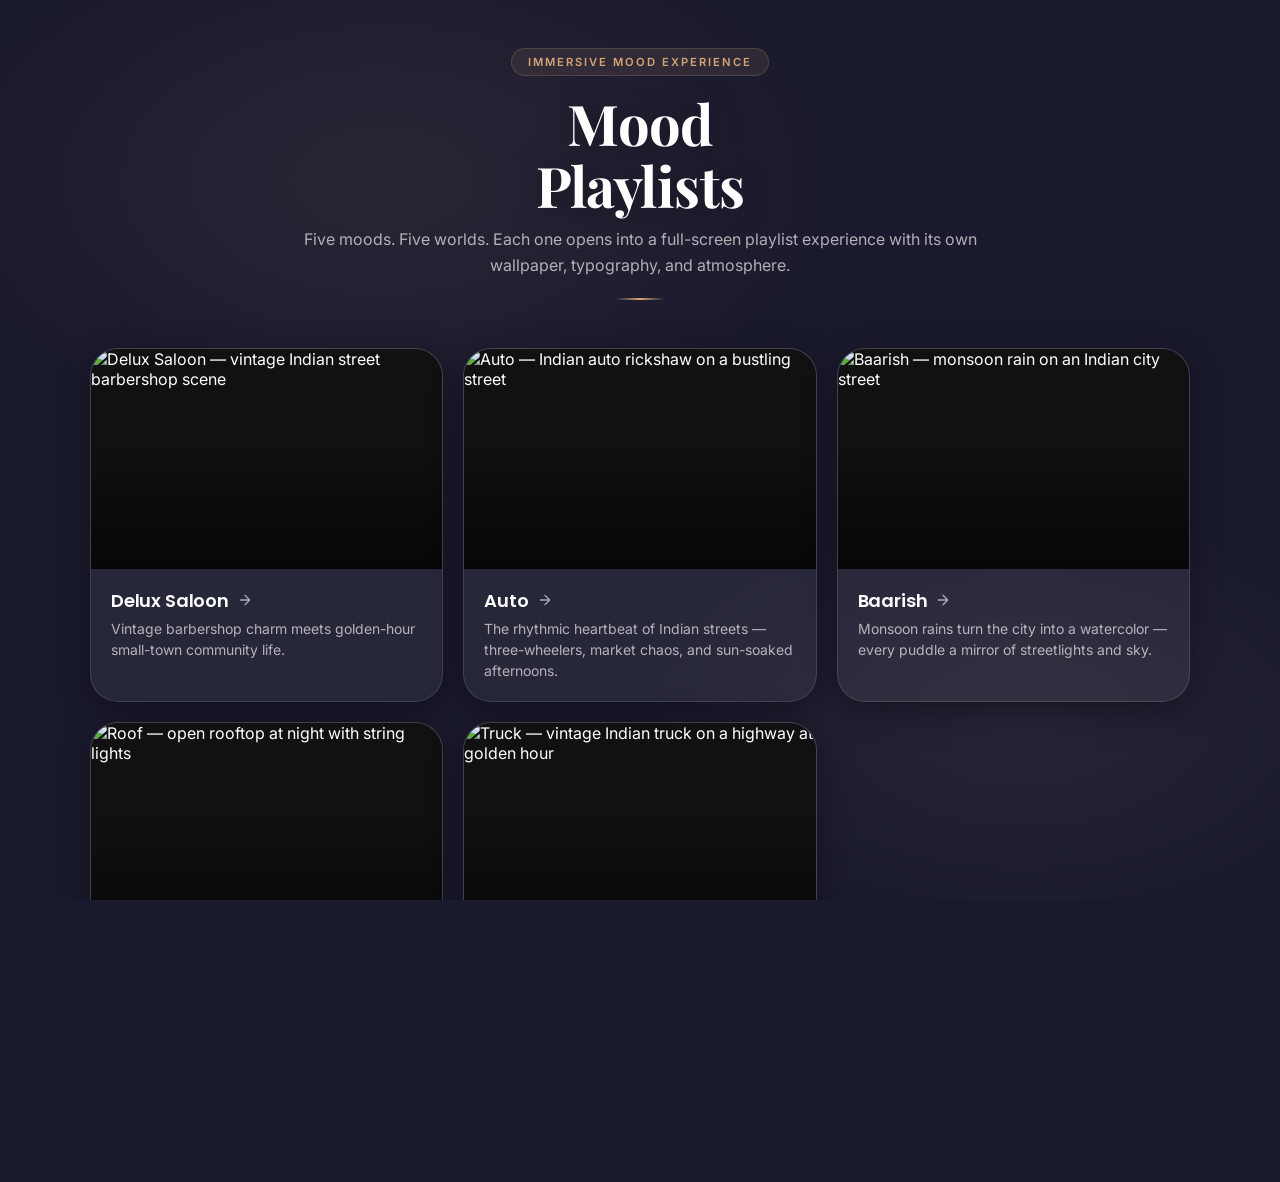
==== index.html @ 36626c9b "feat: mood playlists with glassmorphism × cinematic wallpaper design" ====
<!DOCTYPE html>
<html lang="en">
<head>
    <meta charset="UTF-8">
    <meta name="viewport" content="width=device-width, initial-scale=1.0">
    <title>Mood Playlists | Pick Your Mood</title>
    <link rel="preconnect" href="https://fonts.googleapis.com">
    <link rel="preconnect" href="https://fonts.gstatic.com" crossorigin>
    <link href="https://fonts.googleapis.com/css2?family=Inter:wght@300;400;500;600;700&family=Playfair+Display:wght@700&family=Poppins:wght@400;500;600;700&display=swap" rel="stylesheet">
    <style>
        *, *::before, *::after {
            box-sizing: border-box;
            margin: 0;
            padding: 0;
        }

        :root {
            --primary: #1A1A2E;
            --secondary: #D4A574;
            --accent: #F5E6D3;

            --glass-bg: rgba(255, 255, 255, 0.06);
            --glass-border: rgba(255, 255, 255, 0.12);
            --glass-hover-border: rgba(255, 255, 255, 0.25);

            --text: #FFFFFF;
            --text-muted: rgba(255, 255, 255, 0.65);
            --text-subtle: rgba(255, 255, 255, 0.3);

            --backdrop-blur: 22px;
            --radius-lg: 28px;
            --radius-md: 16px;
            --radius-sm: 12px;

            --shadow-glass: 0 8px 32px rgba(0, 0, 0, 0.4), inset 0 1px 0 rgba(255,255,255,0.07);
            --shadow-hover: 0 20px 60px rgba(0, 0, 0, 0.5);
        }

        html, body {
            height: 100%;
            overflow-x: hidden;
        }

        body {
            font-family: 'Inter', system-ui, -apple-system, sans-serif;
            color: var(--text);
            background-color: var(--primary);
            min-height: 100vh;
            background-image:
                radial-gradient(ellipse 60% 50% at 30% 20%, rgba(212, 165, 116, 0.08) 0%, transparent 60%),
                radial-gradient(ellipse 50% 40% at 80% 80%, rgba(245, 230, 211, 0.05) 0%, transparent 60%);
        }

        /* ── Content ── */
        .content {
            position: relative;
            z-index: 10;
            min-height: 100vh;
            display: flex;
            flex-direction: column;
            align-items: center;
            padding: 48px 24px 64px;
            animation: fade-in 0.8s ease-out;
        }

        .header {
            text-align: center;
            max-width: 680px;
            width: 100%;
            margin-bottom: 48px;
        }

        .brand-tag {
            display: inline-block;
            font-size: 0.7rem;
            font-weight: 600;
            letter-spacing: 0.18em;
            text-transform: uppercase;
            padding: 6px 16px;
            border-radius: 999px;
            background: rgba(212, 165, 116, 0.1);
            border: 1px solid rgba(212, 165, 116, 0.2);
            color: var(--secondary);
            margin-bottom: 16px;
            animation: fade-slide-up 0.6s 0.1s both;
        }

        .brand-title {
            font-family: 'Playfair Display', Georgia, serif;
            font-weight: 700;
            font-size: clamp(2.25rem, 6vw, 3.5rem);
            line-height: 1.1;
            letter-spacing: -0.01em;
            margin-bottom: 12px;
            text-shadow: 0 2px 32px rgba(0, 0, 0, 0.4);
            animation: fade-slide-up 0.7s 0.2s both;
        }

        .brand-subtitle {
            font-size: 1rem;
            color: var(--text-muted);
            line-height: 1.6;
            animation: fade-slide-up 0.7s 0.3s both;
        }

        .divider {
            width: 50px;
            height: 2px;
            margin: 20px auto 0;
            border-radius: 2px;
            background: linear-gradient(90deg, transparent, var(--secondary), transparent);
            animation: fade-slide-up 0.6s 0.4s both;
        }

        /* ── Mood Grid ── */
        .mood-grid {
            display: grid;
            grid-template-columns: repeat(auto-fit, minmax(280px, 1fr));
            gap: 20px;
            width: 100%;
            max-width: 1100px;
            animation: fade-slide-up 0.8s 0.45s both;
        }

        .mood-card {
            position: relative;
            display: block;
            text-decoration: none;
            color: inherit;
            border-radius: var(--radius-lg);
            overflow: hidden;
            background: var(--glass-bg);
            backdrop-filter: blur(var(--backdrop-blur));
            -webkit-backdrop-filter: blur(var(--backdrop-blur));
            border: 1px solid var(--glass-border);
            box-shadow: var(--shadow-glass);
            transition: transform 0.4s cubic-bezier(0.34, 1.56, 0.64, 1),
                        box-shadow 0.4s cubic-bezier(0.34, 1.56, 0.64, 1),
                        border-color 0.4s ease;
            cursor: pointer;
        }

        .mood-card:hover {
            transform: translateY(-8px);
            box-shadow: var(--shadow-hover);
            border-color: var(--glass-hover-border);
        }

        .mood-card-image {
            position: relative;
            width: 100%;
            aspect-ratio: 16 / 10;
            overflow: hidden;
            background-color: #111;
        }

        .mood-card-image img {
            width: 100%;
            height: 100%;
            object-fit: cover;
            transition: transform 0.6s cubic-bezier(0.25, 0.46, 0.45, 0.94);
            display: block;
        }

        .mood-card:hover .mood-card-image img {
            transform: scale(1.06);
        }

        .mood-card-overlay {
            position: absolute;
            inset: 0;
            background: linear-gradient(
                180deg,
                transparent 40%,
                rgba(0, 0, 0, 0.6) 100%
            );
        }

        .mood-card-content {
            padding: 18px 20px 20px;
        }

        .mood-card-name {
            font-family: 'Poppins', system-ui, sans-serif;
            font-weight: 600;
            font-size: 1.125rem;
            color: var(--text);
            margin-bottom: 4px;
            letter-spacing: -0.01em;
            display: flex;
            align-items: center;
            gap: 8px;
        }

        .mood-card-arrow {
            width: 16px;
            height: 16px;
            transition: transform 0.3s ease;
            opacity: 0.6;
        }

        .mood-card:hover .mood-card-arrow {
            transform: translateX(3px);
            opacity: 1;
        }

        .mood-card-description {
            font-size: 0.875rem;
            color: var(--text-muted);
            line-height: 1.5;
            font-weight: 400;
        }

        /* ── Footer ── */
        .footer {
            margin-top: 48px;
            text-align: center;
            font-size: 0.75rem;
            color: var(--text-subtle);
            letter-spacing: 0.02em;
            animation: fade-in 0.6s 0.6s both;
        }

        .footer a {
            color: var(--text-muted);
            text-decoration: none;
            transition: color 0.2s ease;
        }

        .footer a:hover {
            color: var(--secondary);
        }

        /* ── Animations ── */
        @keyframes fade-in {
            from { opacity: 0; }
            to   { opacity: 1; }
        }

        @keyframes fade-slide-up {
            from {
                opacity: 0;
                transform: translateY(24px);
            }
            to {
                opacity: 1;
                transform: translateY(0);
            }
        }

        /* ── Responsive ── */
        @media (max-width: 640px) {
            .content {
                padding: 32px 16px 48px;
            }
            .header {
                margin-bottom: 32px;
            }
            .mood-grid {
                grid-template-columns: 1fr;
                gap: 16px;
            }
            .mood-card-content {
                padding: 14px 16px 16px;
            }
        }

        @media (prefers-reduced-motion: reduce) {
            .content, .brand-tag, .brand-title, .brand-subtitle, .divider,
            .mood-card, .mood-card-image img {
                animation: none !important;
                transition: none !important;
            }
            .mood-card:hover {
                transform: none !important;
            }
            .mood-card:hover .mood-card-image img {
                transform: none !important;
            }
        }
    </style>
</head>
<body>
    <main class="content">
        <header class="header">
            <span class="brand-tag">Immersive Mood Experience</span>
            <h1 class="brand-title">Mood<br>Playlists</h1>
            <p class="brand-subtitle">Five moods. Five worlds. Each one opens into a full-screen playlist experience with its own wallpaper, typography, and atmosphere.</p>
            <div class="divider" aria-hidden="true"></div>
        </header>

        <div class="mood-grid">
            <a href="/mood-sites/delux-saloon.html" class="mood-card">
                <div class="mood-card-image">
                    <img
                        src="/mood-sites/images/delux-saloon.jpg"
                        alt="Delux Saloon — vintage Indian street barbershop scene"
                        loading="lazy"
                        width="600"
                        height="375">
                    <div class="mood-card-overlay" aria-hidden="true"></div>
                </div>
                <div class="mood-card-content">
                    <div class="mood-card-name">
                        Delux Saloon
                        <svg class="mood-card-arrow" viewBox="0 0 24 24" fill="none" stroke="currentColor" stroke-width="2" stroke-linecap="round" stroke-linejoin="round">
                            <path d="M5 12h14M12 5l7 7-7 7" />
                        </svg>
                    </div>
                    <p class="mood-card-description">Vintage barbershop charm meets golden-hour small-town community life.</p>
                </div>
            </a>

            <a href="/mood-sites/auto.html" class="mood-card">
                <div class="mood-card-image">
                    <img
                        src="/mood-sites/images/auto.jpg"
                        alt="Auto — Indian auto rickshaw on a bustling street"
                        loading="lazy"
                        width="600"
                        height="375">
                    <div class="mood-card-overlay" aria-hidden="true"></div>
                </div>
                <div class="mood-card-content">
                    <div class="mood-card-name">
                        Auto
                        <svg class="mood-card-arrow" viewBox="0 0 24 24" fill="none" stroke="currentColor" stroke-width="2" stroke-linecap="round" stroke-linejoin="round">
                            <path d="M5 12h14M12 5l7 7-7 7" />
                        </svg>
                    </div>
                    <p class="mood-card-description">The rhythmic heartbeat of Indian streets — three-wheelers, market chaos, and sun-soaked afternoons.</p>
                </div>
            </a>

            <a href="/mood-sites/baarish.html" class="mood-card">
                <div class="mood-card-image">
                    <img
                        src="/mood-sites/images/baarish.jpg"
                        alt="Baarish — monsoon rain on an Indian city street"
                        loading="lazy"
                        width="600"
                        height="375">
                    <div class="mood-card-overlay" aria-hidden="true"></div>
                </div>
                <div class="mood-card-content">
                    <div class="mood-card-name">
                        Baarish
                        <svg class="mood-card-arrow" viewBox="0 0 24 24" fill="none" stroke="currentColor" stroke-width="2" stroke-linecap="round" stroke-linejoin="round">
                            <path d="M5 12h14M12 5l7 7-7 7" />
                        </svg>
                    </div>
                    <p class="mood-card-description">Monsoon rains turn the city into a watercolor — every puddle a mirror of streetlights and sky.</p>
                </div>
            </a>

            <a href="/mood-sites/roof.html" class="mood-card">
                <div class="mood-card-image">
                    <img
                        src="/mood-sites/images/roof.jpg"
                        alt="Roof — open rooftop at night with string lights"
                        loading="lazy"
                        width="600"
                        height="375">
                    <div class="mood-card-overlay" aria-hidden="true"></div>
                </div>
                <div class="mood-card-content">
                    <div class="mood-card-name">
                        Roof
                        <svg class="mood-card-arrow" viewBox="0 0 24 24" fill="none" stroke="currentColor" stroke-width="2" stroke-linecap="round" stroke-linejoin="round">
                            <path d="M5 12h14M12 5l7 7-7 7" />
                        </svg>
                    </div>
                    <p class="mood-card-description">Starlit city skies and warm string lights — where conversations stretch into the night.</p>
                </div>
            </a>

            <a href="/mood-sites/truck.html" class="mood-card">
                <div class="mood-card-image">
                    <img
                        src="/mood-sites/images/truck.jpg"
                        alt="Truck — vintage Indian truck on a highway at golden hour"
                        loading="lazy"
                        width="600"
                        height="375">
                    <div class="mood-card-overlay" aria-hidden="true"></div>
                </div>
                <div class="mood-card-content">
                    <div class="mood-card-name">
                        Truck
                        <svg class="mood-card-arrow" viewBox="0 0 24 24" fill="none" stroke="currentColor" stroke-width="2" stroke-linecap="round" stroke-linejoin="round">
                            <path d="M5 12h14M12 5l7 7-7 7" />
                        </svg>
                    </div>
                    <p class="mood-card-description">Long highways, loaded wheels, and the quiet headspace that only the open road can give.</p>
                </div>
            </a>
        </div>

        <footer class="footer">
            <span>&copy; 2026 Mood Playlists &middot; </span>
            <a href="/mood-sites/index.html">Mood Suite</a>
        </footer>
    </main>
</body>
</html>
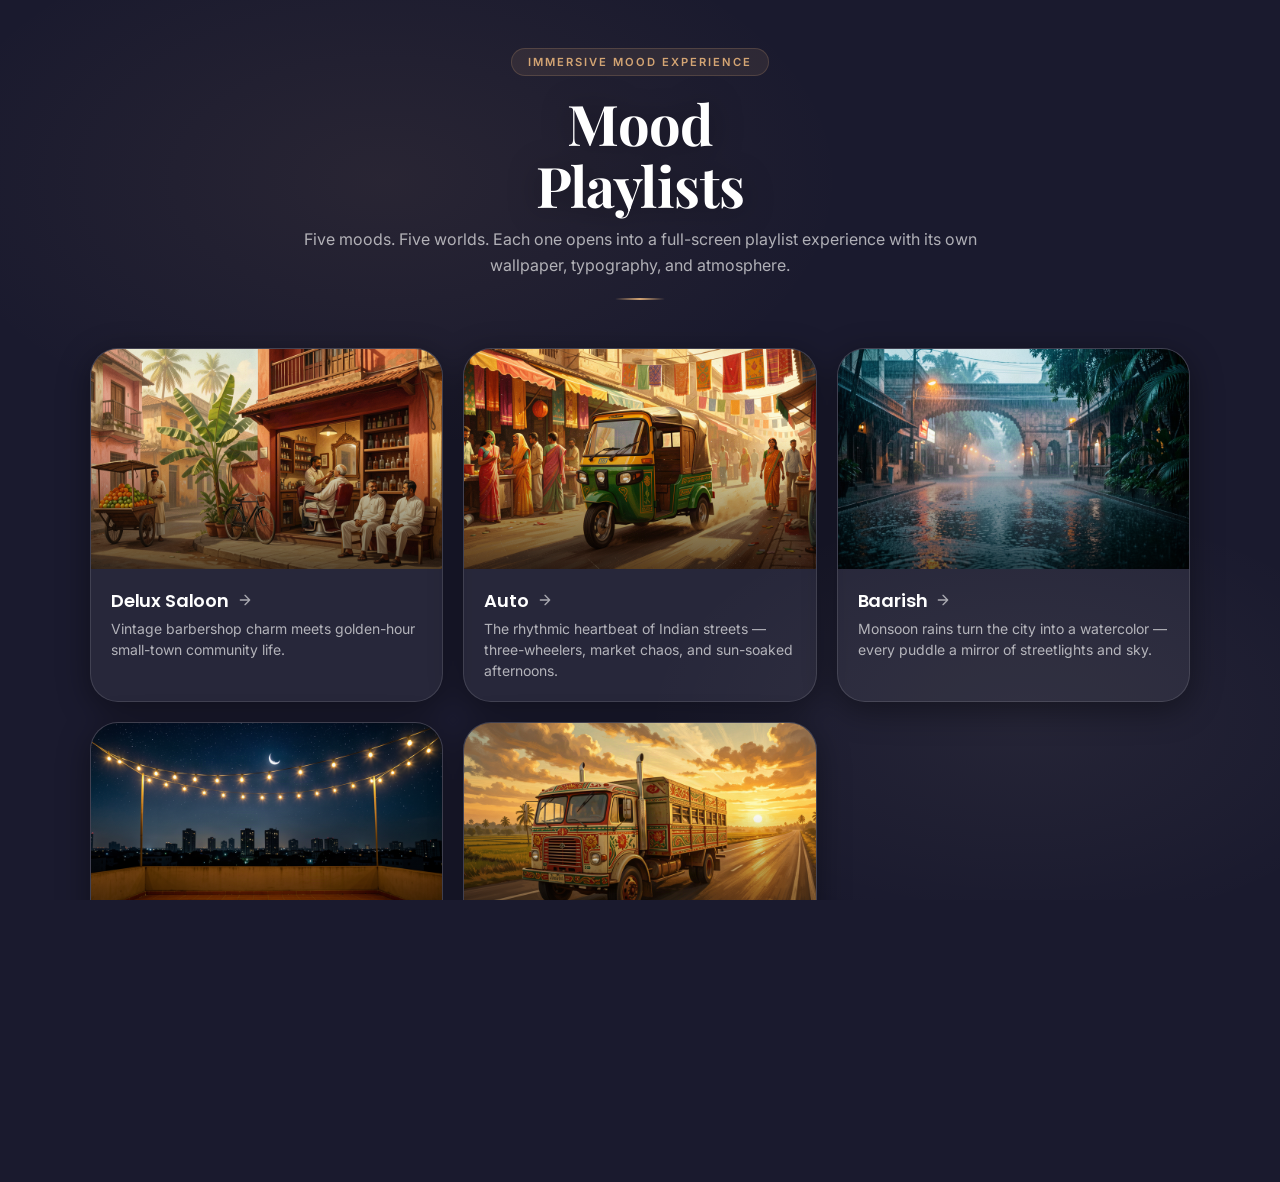
==== commit 8d6a47bc: "fix: convert all links and image paths to relative for Vercel portability" ====
--- a/index.html
+++ b/index.html
@@ -290,10 +290,10 @@
         </header>
 
         <div class="mood-grid">
-            <a href="/mood-sites/delux-saloon.html" class="mood-card">
+            <a href="delux-saloon.html" class="mood-card">
                 <div class="mood-card-image">
                     <img
-                        src="/mood-sites/images/delux-saloon.jpg"
+                        src="images/delux-saloon.jpg"
                         alt="Delux Saloon — vintage Indian street barbershop scene"
                         loading="lazy"
                         width="600"
@@ -311,10 +311,10 @@
                 </div>
             </a>
 
-            <a href="/mood-sites/auto.html" class="mood-card">
+            <a href="auto.html" class="mood-card">
                 <div class="mood-card-image">
                     <img
-                        src="/mood-sites/images/auto.jpg"
+                        src="images/auto.jpg"
                         alt="Auto — Indian auto rickshaw on a bustling street"
                         loading="lazy"
                         width="600"
@@ -332,10 +332,10 @@
                 </div>
             </a>
 
-            <a href="/mood-sites/baarish.html" class="mood-card">
+            <a href="baarish.html" class="mood-card">
                 <div class="mood-card-image">
                     <img
-                        src="/mood-sites/images/baarish.jpg"
+                        src="images/baarish.jpg"
                         alt="Baarish — monsoon rain on an Indian city street"
                         loading="lazy"
                         width="600"
@@ -353,10 +353,10 @@
                 </div>
             </a>
 
-            <a href="/mood-sites/roof.html" class="mood-card">
+            <a href="roof.html" class="mood-card">
                 <div class="mood-card-image">
                     <img
-                        src="/mood-sites/images/roof.jpg"
+                        src="images/roof.jpg"
                         alt="Roof — open rooftop at night with string lights"
                         loading="lazy"
                         width="600"
@@ -374,10 +374,10 @@
                 </div>
             </a>
 
-            <a href="/mood-sites/truck.html" class="mood-card">
+            <a href="truck.html" class="mood-card">
                 <div class="mood-card-image">
                     <img
-                        src="/mood-sites/images/truck.jpg"
+                        src="images/truck.jpg"
                         alt="Truck — vintage Indian truck on a highway at golden hour"
                         loading="lazy"
                         width="600"
@@ -398,7 +398,7 @@
 
         <footer class="footer">
             <span>&copy; 2026 Mood Playlists &middot; </span>
-            <a href="/mood-sites/index.html">Mood Suite</a>
+            <a href="index.html">Mood Suite</a>
         </footer>
     </main>
 </body>
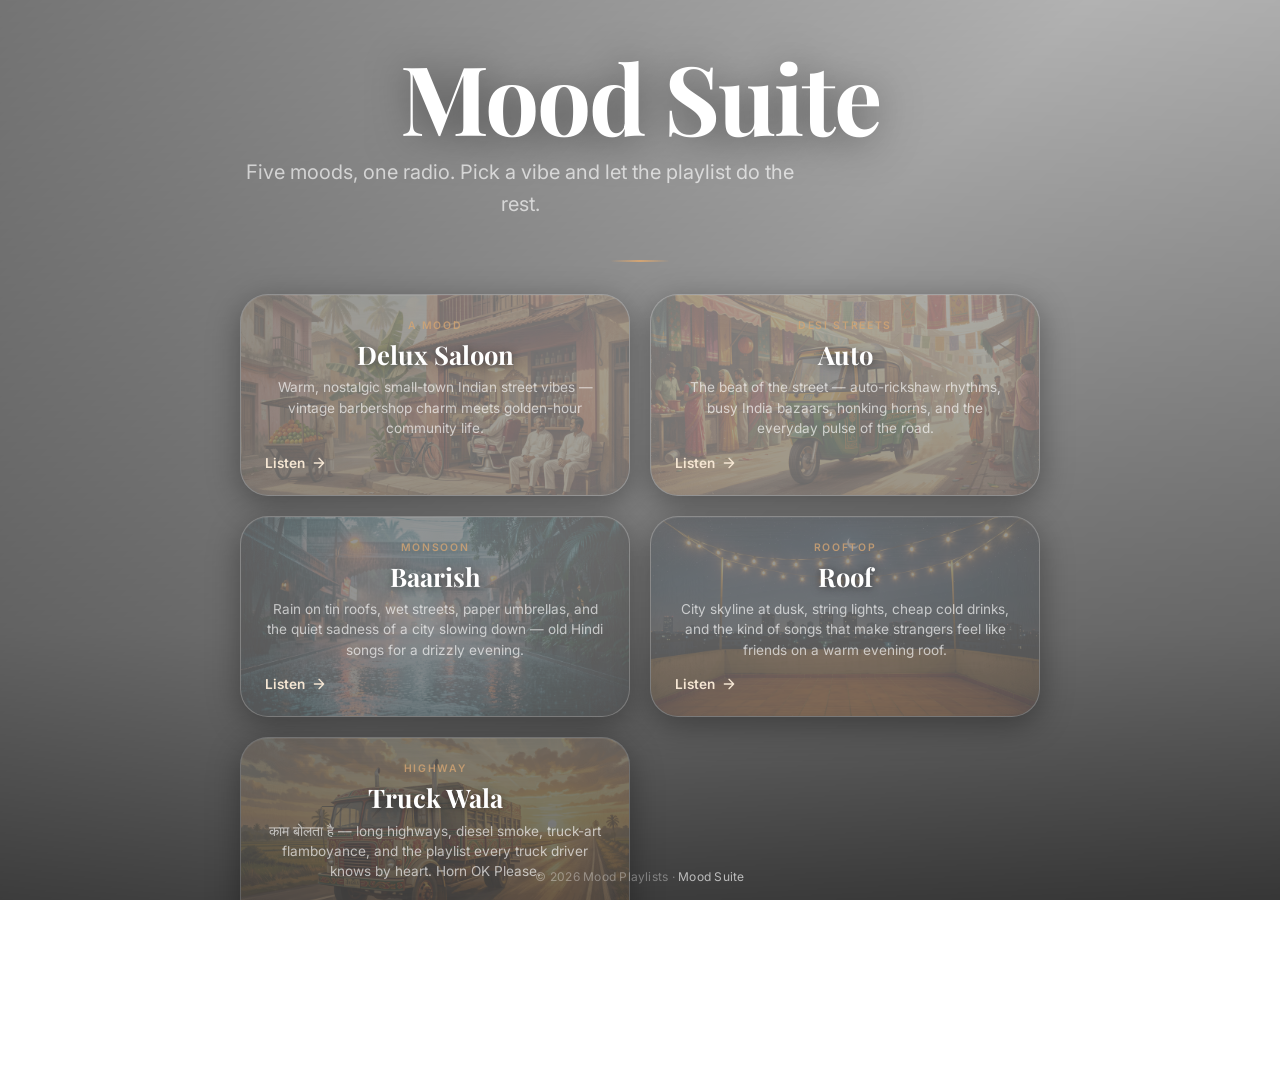
==== commit 72d77c6a: "feat: build all 5 mood pages — Delux Saloon, Auto, Baarish, Roof, Truck Wala - index.html: mood hub/" ====
--- a/index.html
+++ b/index.html
@@ -3,403 +3,259 @@
 <head>
     <meta charset="UTF-8">
     <meta name="viewport" content="width=device-width, initial-scale=1.0">
-    <title>Mood Playlists | Pick Your Mood</title>
+    <title>Mood Playlists | Mood Suite</title>
     <link rel="preconnect" href="https://fonts.googleapis.com">
     <link rel="preconnect" href="https://fonts.gstatic.com" crossorigin>
-    <link href="https://fonts.googleapis.com/css2?family=Inter:wght@300;400;500;600;700&family=Playfair+Display:wght@700&family=Poppins:wght@400;500;600;700&display=swap" rel="stylesheet">
+    <link href="https://fonts.googleapis.com/css2?family=Inter:wght@300;400;500;600;700&family=Playfair+Display:wght@700&display=swap" rel="stylesheet">
     <style>
-        *, *::before, *::after {
-            box-sizing: border-box;
-            margin: 0;
-            padding: 0;
-        }
+        *, *::before, *::after { box-sizing: border-box; margin: 0; padding: 0; }
 
         :root {
-            --primary: #1A1A2E;
-            --secondary: #D4A574;
-            --accent: #F5E6D3;
-
-            --glass-bg: rgba(255, 255, 255, 0.06);
-            --glass-border: rgba(255, 255, 255, 0.12);
-            --glass-hover-border: rgba(255, 255, 255, 0.25);
-
             --text: #FFFFFF;
-            --text-muted: rgba(255, 255, 255, 0.65);
-            --text-subtle: rgba(255, 255, 255, 0.3);
-
-            --backdrop-blur: 22px;
+            --text-muted: rgba(255,255,255,0.65);
+            --text-subtle: rgba(255,255,255,0.35);
+            --backdrop-blur: 24px;
             --radius-lg: 28px;
             --radius-md: 16px;
-            --radius-sm: 12px;
-
-            --shadow-glass: 0 8px 32px rgba(0, 0, 0, 0.4), inset 0 1px 0 rgba(255,255,255,0.07);
-            --shadow-hover: 0 20px 60px rgba(0, 0, 0, 0.5);
-        }
-
-        html, body {
-            height: 100%;
-            overflow-x: hidden;
-        }
+            --shadow-glass: 0 8px 32px rgba(0,0,0,0.35), inset 0 1px 0 rgba(255,255,255,0.08);
+            --shadow-hover: 0 16px 48px rgba(0,0,0,0.45), inset 0 1px 0 rgba(255,255,255,0.12);
+        }
+
+        html, body { height: 100%; overflow-x: hidden; }
 
         body {
             font-family: 'Inter', system-ui, -apple-system, sans-serif;
             color: var(--text);
-            background-color: var(--primary);
             min-height: 100vh;
-            background-image:
-                radial-gradient(ellipse 60% 50% at 30% 20%, rgba(212, 165, 116, 0.08) 0%, transparent 60%),
-                radial-gradient(ellipse 50% 40% at 80% 80%, rgba(245, 230, 211, 0.05) 0%, transparent 60%);
-        }
-
-        /* ── Content ── */
+        }
+
+        .bg-layer {
+            position: fixed; inset: 0; z-index: -2;
+            background-size: cover; background-position: center; background-repeat: no-repeat;
+        }
+
+        .bg-overlay {
+            position: fixed; inset: 0; z-index: -1;
+            background:
+                linear-gradient(180deg, rgba(0,0,0,0.3) 0%, rgba(0,0,0,0.55) 70%, rgba(0,0,0,0.75) 100%),
+                linear-gradient(135deg, rgba(0,0,0,0.35) 0%, transparent 50%, rgba(0,0,0,0.15) 100%);
+        }
+
         .content {
-            position: relative;
-            z-index: 10;
-            min-height: 100vh;
-            display: flex;
-            flex-direction: column;
-            align-items: center;
-            padding: 48px 24px 64px;
-            animation: fade-in 0.8s ease-out;
-        }
-
-        .header {
-            text-align: center;
-            max-width: 680px;
-            width: 100%;
-            margin-bottom: 48px;
-        }
-
-        .brand-tag {
-            display: inline-block;
-            font-size: 0.7rem;
-            font-weight: 600;
-            letter-spacing: 0.18em;
-            text-transform: uppercase;
-            padding: 6px 16px;
-            border-radius: 999px;
-            background: rgba(212, 165, 116, 0.1);
-            border: 1px solid rgba(212, 165, 116, 0.2);
-            color: var(--secondary);
-            margin-bottom: 16px;
-            animation: fade-slide-up 0.6s 0.1s both;
-        }
-
-        .brand-title {
+            position: relative; z-index: 10; min-height: 100vh;
+            display: flex; flex-direction: column; align-items: center; justify-content: center;
+            padding: 48px 24px; animation: fade-in 0.9s ease-out;
+        }
+
+        .hero { text-align: center; width: 100%; max-width: 800px; }
+
+        h1.hero-title {
             font-family: 'Playfair Display', Georgia, serif;
-            font-weight: 700;
-            font-size: clamp(2.25rem, 6vw, 3.5rem);
-            line-height: 1.1;
-            letter-spacing: -0.01em;
-            margin-bottom: 12px;
-            text-shadow: 0 2px 32px rgba(0, 0, 0, 0.4);
-            animation: fade-slide-up 0.7s 0.2s both;
-        }
-
-        .brand-subtitle {
-            font-size: 1rem;
-            color: var(--text-muted);
-            line-height: 1.6;
-            animation: fade-slide-up 0.7s 0.3s both;
+            font-weight: 700; font-size: clamp(3.5rem, 9vw, 6rem);
+            line-height: 1.0; letter-spacing: -0.02em;
+            text-shadow: 0 4px 40px rgba(0,0,0,0.5); margin-bottom: 12px;
+        }
+
+        .hero-sub {
+            font-size: clamp(1rem, 2.5vw, 1.25rem);
+            color: rgba(255,255,255,0.65); line-height: 1.6;
+            margin-bottom: 40px; max-width: 560px;
         }
 
         .divider {
-            width: 50px;
-            height: 2px;
-            margin: 20px auto 0;
-            border-radius: 2px;
-            background: linear-gradient(90deg, transparent, var(--secondary), transparent);
-            animation: fade-slide-up 0.6s 0.4s both;
-        }
-
-        /* ── Mood Grid ── */
+            width: 60px; height: 2px; margin: 32px auto; border-radius: 2px;
+            background: linear-gradient(90deg, transparent, #D4A574, transparent);
+        }
+
         .mood-grid {
-            display: grid;
-            grid-template-columns: repeat(auto-fit, minmax(280px, 1fr));
-            gap: 20px;
-            width: 100%;
-            max-width: 1100px;
-            animation: fade-slide-up 0.8s 0.45s both;
+            display: grid; grid-template-columns: repeat(auto-fit, minmax(280px, 1fr));
+            gap: 20px; width: 100%; max-width: 1100px; margin: 0 auto;
         }
 
         .mood-card {
             position: relative;
-            display: block;
-            text-decoration: none;
-            color: inherit;
-            border-radius: var(--radius-lg);
-            overflow: hidden;
-            background: var(--glass-bg);
+            background: rgba(255,255,255,0.06);
             backdrop-filter: blur(var(--backdrop-blur));
             -webkit-backdrop-filter: blur(var(--backdrop-blur));
-            border: 1px solid var(--glass-border);
+            border: 1px solid rgba(255,255,255,0.12);
+            border-radius: var(--radius-lg);
             box-shadow: var(--shadow-glass);
-            transition: transform 0.4s cubic-bezier(0.34, 1.56, 0.64, 1),
-                        box-shadow 0.4s cubic-bezier(0.34, 1.56, 0.64, 1),
-                        border-color 0.4s ease;
+            overflow: hidden;
+            transition: transform 0.35s cubic-bezier(0.34,1.56,0.64,1),
+                        box-shadow 0.35s cubic-bezier(0.34,1.56,0.64,1),
+                        border-color 0.35s ease;
             cursor: pointer;
+            animation: fade-slide-up 0.8s both;
         }
 
         .mood-card:hover {
-            transform: translateY(-8px);
+            transform: translateY(-6px);
             box-shadow: var(--shadow-hover);
-            border-color: var(--glass-hover-border);
-        }
-
-        .mood-card-image {
-            position: relative;
-            width: 100%;
-            aspect-ratio: 16 / 10;
-            overflow: hidden;
-            background-color: #111;
-        }
-
-        .mood-card-image img {
-            width: 100%;
-            height: 100%;
-            object-fit: cover;
-            transition: transform 0.6s cubic-bezier(0.25, 0.46, 0.45, 0.94);
-            display: block;
-        }
-
-        .mood-card:hover .mood-card-image img {
-            transform: scale(1.06);
-        }
-
-        .mood-card-overlay {
-            position: absolute;
-            inset: 0;
-            background: linear-gradient(
-                180deg,
-                transparent 40%,
-                rgba(0, 0, 0, 0.6) 100%
-            );
-        }
-
-        .mood-card-content {
-            padding: 18px 20px 20px;
-        }
-
-        .mood-card-name {
-            font-family: 'Poppins', system-ui, sans-serif;
-            font-weight: 600;
-            font-size: 1.125rem;
-            color: var(--text);
-            margin-bottom: 4px;
-            letter-spacing: -0.01em;
-            display: flex;
-            align-items: center;
-            gap: 8px;
-        }
-
-        .mood-card-arrow {
-            width: 16px;
-            height: 16px;
-            transition: transform 0.3s ease;
-            opacity: 0.6;
-        }
-
-        .mood-card:hover .mood-card-arrow {
-            transform: translateX(3px);
-            opacity: 1;
-        }
-
-        .mood-card-description {
-            font-size: 0.875rem;
-            color: var(--text-muted);
-            line-height: 1.5;
-            font-weight: 400;
-        }
-
-        /* ── Footer ── */
+            border-color: rgba(255,255,255,0.25);
+        }
+
+        .mood-card-art {
+            position: absolute; inset: 0;
+            background-size: cover; background-position: center;
+            opacity: 0.2; transition: opacity 0.4s ease, transform 0.6s ease;
+        }
+
+        .mood-card:hover .mood-card-art { opacity: 0.3; transform: scale(1.05); }
+
+        .mood-card-inner {
+            position: relative; z-index: 1;
+            padding: 24px; display: flex; flex-direction: column; gap: 8px;
+        }
+
+        .mood-card-tag {
+            font-size: 0.65rem; font-weight: 600; letter-spacing: 0.16em;
+            text-transform: uppercase; color: #D4A574; opacity: 0.8;
+        }
+
+        .mood-card-title {
+            font-family: 'Playfair Display', Georgia, serif;
+            font-weight: 700; font-size: 1.6rem; line-height: 1.15;
+            color: #FFFFFF; text-shadow: 0 1px 8px rgba(0,0,0,0.5);
+        }
+
+        .mood-card-desc {
+            font-size: 0.85rem; color: rgba(255,255,255,0.65);
+            line-height: 1.5; margin: 0;
+        }
+
+        .mood-card-link {
+            margin-top: 8px; font-size: 0.85rem; font-weight: 600;
+            color: #F5E6D3; text-decoration: none;
+            display: inline-flex; align-items: center; gap: 6px;
+            transition: gap 0.3s ease, color 0.3s ease;
+        }
+
+        .mood-card-link:hover { color: #fff; gap: 10px; }
+        .mood-card-link svg { width: 16px; height: 16px; transition: transform 0.3s ease; }
+        .mood-card-link:hover svg { transform: translateX(3px); }
+
+        .back-link {
+            display: inline-flex; align-items: center; gap: 8px; margin-top: 28px;
+            color: #FFFFFF; text-decoration: none;
+            font-family: 'Inter', system-ui, sans-serif; font-weight: 500;
+            font-size: 0.9rem; padding: 12px 24px; border-radius: 999px;
+            border: 1px solid rgba(255,255,255,0.12);
+            background: rgba(255,255,255,0.06);
+            backdrop-filter: blur(12px);
+            transition: all 0.3s cubic-bezier(0.34,1.56,0.64,1); cursor: pointer;
+        }
+        .back-link:hover { background: rgba(255,255,255,0.12); border-color: rgba(255,255,255,0.25); transform: translateX(-3px); box-shadow: 0 4px 16px rgba(0,0,0,0.2); }
+        .back-link svg { width: 18px; height: 18px; transition: transform 0.3s ease; }
+        .back-link:hover svg { transform: translateX(-3px); }
+
         .footer {
-            margin-top: 48px;
-            text-align: center;
-            font-size: 0.75rem;
-            color: var(--text-subtle);
-            letter-spacing: 0.02em;
-            animation: fade-in 0.6s 0.6s both;
-        }
-
-        .footer a {
-            color: var(--text-muted);
-            text-decoration: none;
-            transition: color 0.2s ease;
-        }
-
-        .footer a:hover {
-            color: var(--secondary);
-        }
-
-        /* ── Animations ── */
-        @keyframes fade-in {
-            from { opacity: 0; }
-            to   { opacity: 1; }
-        }
-
+            position: fixed; bottom: 0; left: 0; right: 0;
+            padding: 16px 24px; text-align: center;
+            font-size: 0.75rem; color: rgba(255,255,255,0.35);
+            letter-spacing: 0.02em; z-index: 10;
+        }
+        .footer a { color: rgba(255,255,255,0.65); text-decoration: none; }
+        .footer a:hover { color: #F5E6D3; }
+
+        @keyframes fade-in { from { opacity: 0; } to { opacity: 1; } }
         @keyframes fade-slide-up {
-            from {
-                opacity: 0;
-                transform: translateY(24px);
-            }
-            to {
-                opacity: 1;
-                transform: translateY(0);
-            }
-        }
-
-        /* ── Responsive ── */
+            from { opacity: 0; transform: translateY(30px); }
+            to { opacity: 1; transform: translateY(0); }
+        }
+
         @media (max-width: 640px) {
-            .content {
-                padding: 32px 16px 48px;
-            }
-            .header {
-                margin-bottom: 32px;
-            }
-            .mood-grid {
-                grid-template-columns: 1fr;
-                gap: 16px;
-            }
-            .mood-card-content {
-                padding: 14px 16px 16px;
-            }
-        }
-
-        @media (prefers-reduced-motion: reduce) {
-            .content, .brand-tag, .brand-title, .brand-subtitle, .divider,
-            .mood-card, .mood-card-image img {
-                animation: none !important;
-                transition: none !important;
-            }
-            .mood-card:hover {
-                transform: none !important;
-            }
-            .mood-card:hover .mood-card-image img {
-                transform: none !important;
-            }
+            .mood-grid { grid-template-columns: 1fr; }
+            .content { padding: 32px 16px; }
         }
     </style>
 </head>
 <body>
+    <div class="bg-layer" style="background-image:url('images/mood-suite.jpg')" aria-hidden="true"></div>
+    <div class="bg-overlay" aria-hidden="true"></div>
+
     <main class="content">
-        <header class="header">
-            <span class="brand-tag">Immersive Mood Experience</span>
-            <h1 class="brand-title">Mood<br>Playlists</h1>
-            <p class="brand-subtitle">Five moods. Five worlds. Each one opens into a full-screen playlist experience with its own wallpaper, typography, and atmosphere.</p>
+        <div class="hero">
+            <h1 class="hero-title">Mood Suite</h1>
+            <p class="hero-sub">Five moods, one radio. Pick a vibe and let the playlist do the rest.</p>
             <div class="divider" aria-hidden="true"></div>
-        </header>
-
-        <div class="mood-grid">
-            <a href="delux-saloon.html" class="mood-card">
-                <div class="mood-card-image">
-                    <img
-                        src="images/delux-saloon.jpg"
-                        alt="Delux Saloon — vintage Indian street barbershop scene"
-                        loading="lazy"
-                        width="600"
-                        height="375">
-                    <div class="mood-card-overlay" aria-hidden="true"></div>
-                </div>
-                <div class="mood-card-content">
-                    <div class="mood-card-name">
-                        Delux Saloon
-                        <svg class="mood-card-arrow" viewBox="0 0 24 24" fill="none" stroke="currentColor" stroke-width="2" stroke-linecap="round" stroke-linejoin="round">
-                            <path d="M5 12h14M12 5l7 7-7 7" />
-                        </svg>
-                    </div>
-                    <p class="mood-card-description">Vintage barbershop charm meets golden-hour small-town community life.</p>
-                </div>
-            </a>
-
-            <a href="auto.html" class="mood-card">
-                <div class="mood-card-image">
-                    <img
-                        src="images/auto.jpg"
-                        alt="Auto — Indian auto rickshaw on a bustling street"
-                        loading="lazy"
-                        width="600"
-                        height="375">
-                    <div class="mood-card-overlay" aria-hidden="true"></div>
-                </div>
-                <div class="mood-card-content">
-                    <div class="mood-card-name">
-                        Auto
-                        <svg class="mood-card-arrow" viewBox="0 0 24 24" fill="none" stroke="currentColor" stroke-width="2" stroke-linecap="round" stroke-linejoin="round">
-                            <path d="M5 12h14M12 5l7 7-7 7" />
-                        </svg>
-                    </div>
-                    <p class="mood-card-description">The rhythmic heartbeat of Indian streets — three-wheelers, market chaos, and sun-soaked afternoons.</p>
-                </div>
-            </a>
-
-            <a href="baarish.html" class="mood-card">
-                <div class="mood-card-image">
-                    <img
-                        src="images/baarish.jpg"
-                        alt="Baarish — monsoon rain on an Indian city street"
-                        loading="lazy"
-                        width="600"
-                        height="375">
-                    <div class="mood-card-overlay" aria-hidden="true"></div>
-                </div>
-                <div class="mood-card-content">
-                    <div class="mood-card-name">
-                        Baarish
-                        <svg class="mood-card-arrow" viewBox="0 0 24 24" fill="none" stroke="currentColor" stroke-width="2" stroke-linecap="round" stroke-linejoin="round">
-                            <path d="M5 12h14M12 5l7 7-7 7" />
-                        </svg>
-                    </div>
-                    <p class="mood-card-description">Monsoon rains turn the city into a watercolor — every puddle a mirror of streetlights and sky.</p>
-                </div>
-            </a>
-
-            <a href="roof.html" class="mood-card">
-                <div class="mood-card-image">
-                    <img
-                        src="images/roof.jpg"
-                        alt="Roof — open rooftop at night with string lights"
-                        loading="lazy"
-                        width="600"
-                        height="375">
-                    <div class="mood-card-overlay" aria-hidden="true"></div>
-                </div>
-                <div class="mood-card-content">
-                    <div class="mood-card-name">
-                        Roof
-                        <svg class="mood-card-arrow" viewBox="0 0 24 24" fill="none" stroke="currentColor" stroke-width="2" stroke-linecap="round" stroke-linejoin="round">
-                            <path d="M5 12h14M12 5l7 7-7 7" />
-                        </svg>
-                    </div>
-                    <p class="mood-card-description">Starlit city skies and warm string lights — where conversations stretch into the night.</p>
-                </div>
-            </a>
-
-            <a href="truck.html" class="mood-card">
-                <div class="mood-card-image">
-                    <img
-                        src="images/truck.jpg"
-                        alt="Truck — vintage Indian truck on a highway at golden hour"
-                        loading="lazy"
-                        width="600"
-                        height="375">
-                    <div class="mood-card-overlay" aria-hidden="true"></div>
-                </div>
-                <div class="mood-card-content">
-                    <div class="mood-card-name">
-                        Truck
-                        <svg class="mood-card-arrow" viewBox="0 0 24 24" fill="none" stroke="currentColor" stroke-width="2" stroke-linecap="round" stroke-linejoin="round">
-                            <path d="M5 12h14M12 5l7 7-7 7" />
-                        </svg>
-                    </div>
-                    <p class="mood-card-description">Long highways, loaded wheels, and the quiet headspace that only the open road can give.</p>
-                </div>
-            </a>
+
+            <div class="mood-grid">
+                <div class="mood-card" style="animation-delay:0.1s">
+                    <div class="mood-card-art" style="background-image:url('images/delux-saloon.jpg')"></div>
+                    <div class="mood-card-inner">
+                        <span class="mood-card-tag">A Mood</span>
+                        <h3 class="mood-card-title">Delux Saloon</h3>
+                        <p class="mood-card-desc">Warm, nostalgic small-town Indian street vibes — vintage barbershop charm meets golden-hour community life.</p>
+                        <a href="delux-saloon.html" class="mood-card-link">
+                            Listen <svg viewBox="0 0 24 24" fill="none" stroke="currentColor" stroke-width="2" stroke-linecap="round" stroke-linejoin="round"><path d="M5 12h14M12 5l7 7-7 7"/></svg>
+                        </a>
+                    </div>
+                </div>
+
+                <div class="mood-card" style="animation-delay:0.2s">
+                    <div class="mood-card-art" style="background-image:url('images/auto.jpg')"></div>
+                    <div class="mood-card-inner">
+                        <span class="mood-card-tag">Desi Streets</span>
+                        <h3 class="mood-card-title">Auto</h3>
+                        <p class="mood-card-desc">The beat of the street — auto-rickshaw rhythms, busy India bazaars, honking horns, and the everyday pulse of the road.</p>
+                        <a href="auto.html" class="mood-card-link">
+                            Listen <svg viewBox="0 0 24 24" fill="none" stroke="currentColor" stroke-width="2" stroke-linecap="round" stroke-linejoin="round"><path d="M5 12h14M12 5l7 7-7 7"/></svg>
+                        </a>
+                    </div>
+                </div>
+
+                <div class="mood-card" style="animation-delay:0.3s">
+                    <div class="mood-card-art" style="background-image:url('images/baarish.jpg')"></div>
+                    <div class="mood-card-inner">
+                        <span class="mood-card-tag">Monsoon</span>
+                        <h3 class="mood-card-title">Baarish</h3>
+                        <p class="mood-card-desc">Rain on tin roofs, wet streets, paper umbrellas, and the quiet sadness of a city slowing down — old Hindi songs for a drizzly evening.</p>
+                        <a href="baarish.html" class="mood-card-link">
+                            Listen <svg viewBox="0 0 24 24" fill="none" stroke="currentColor" stroke-width="2" stroke-linecap="round" stroke-linejoin="round"><path d="M5 12h14M12 5l7 7-7 7"/></svg>
+                        </a>
+                    </div>
+                </div>
+
+                <div class="mood-card" style="animation-delay:0.4s">
+                    <div class="mood-card-art" style="background-image:url('images/roof.jpg')"></div>
+                    <div class="mood-card-inner">
+                        <span class="mood-card-tag">Rooftop</span>
+                        <h3 class="mood-card-title">Roof</h3>
+                        <p class="mood-card-desc">City skyline at dusk, string lights, cheap cold drinks, and the kind of songs that make strangers feel like friends on a warm evening roof.</p>
+                        <a href="roof.html" class="mood-card-link">
+                            Listen <svg viewBox="0 0 24 24" fill="none" stroke="currentColor" stroke-width="2" stroke-linecap="round" stroke-linejoin="round"><path d="M5 12h14M12 5l7 7-7 7"/></svg>
+                        </a>
+                    </div>
+                </div>
+
+                <div class="mood-card" style="animation-delay:0.5s">
+                    <div class="mood-card-art" style="background-image:url('images/truck.jpg')"></div>
+                    <div class="mood-card-inner">
+                        <span class="mood-card-tag">Highway</span>
+                        <h3 class="mood-card-title">Truck Wala</h3>
+                        <p class="mood-card-desc">काम बोलता है — long highways, diesel smoke, truck-art flamboyance, and the playlist every truck driver knows by heart. Horn OK Please.</p>
+                        <a href="truck.html" class="mood-card-link">
+                            Listen <svg viewBox="0 0 24 24" fill="none" stroke="currentColor" stroke-width="2" stroke-linecap="round" stroke-linejoin="round"><path d="M5 12h14M12 5l7 7-7 7"/></svg>
+                        </a>
+                    </div>
+                </div>
+            </div>
+
+            <div style="margin-top: 40px;">
+                <a href="https://github.com/Satin-Fi/mood-playlists" class="back-link" target="_blank" style="margin-top:0">
+                    <svg viewBox="0 0 24 24" fill="none" stroke="currentColor" stroke-width="2" stroke-linecap="round" stroke-linejoin="round">
+                        <path d="M9 19c-5 1.5-5-2.5-7-3m14 6v-3.87a3.37 3.37 0 0 0-.94-2.61c3.14-.35 6.44-1.54 6.44-7A5.44 5.44 0 0 0 20 4.77 5.07 5.07 0 0 0 19.91 4 5.44 5.44 0 0 0 17 4c-1.23 0-2.44.43-3.5.83"/>
+                        <path d="M13 13a3 3 0 1 0 0-6 3 3 0 0 0 0 6Z"/>
+                    </svg>
+                    View on GitHub
+                </a>
+            </div>
         </div>
-
-        <footer class="footer">
-            <span>&copy; 2026 Mood Playlists &middot; </span>
-            <a href="index.html">Mood Suite</a>
-        </footer>
     </main>
+
+    <footer class="footer">
+        <span>&copy; 2026 Mood Playlists &middot; </span>
+        <a href="#">Mood Suite</a>
+    </footer>
 </body>
 </html>
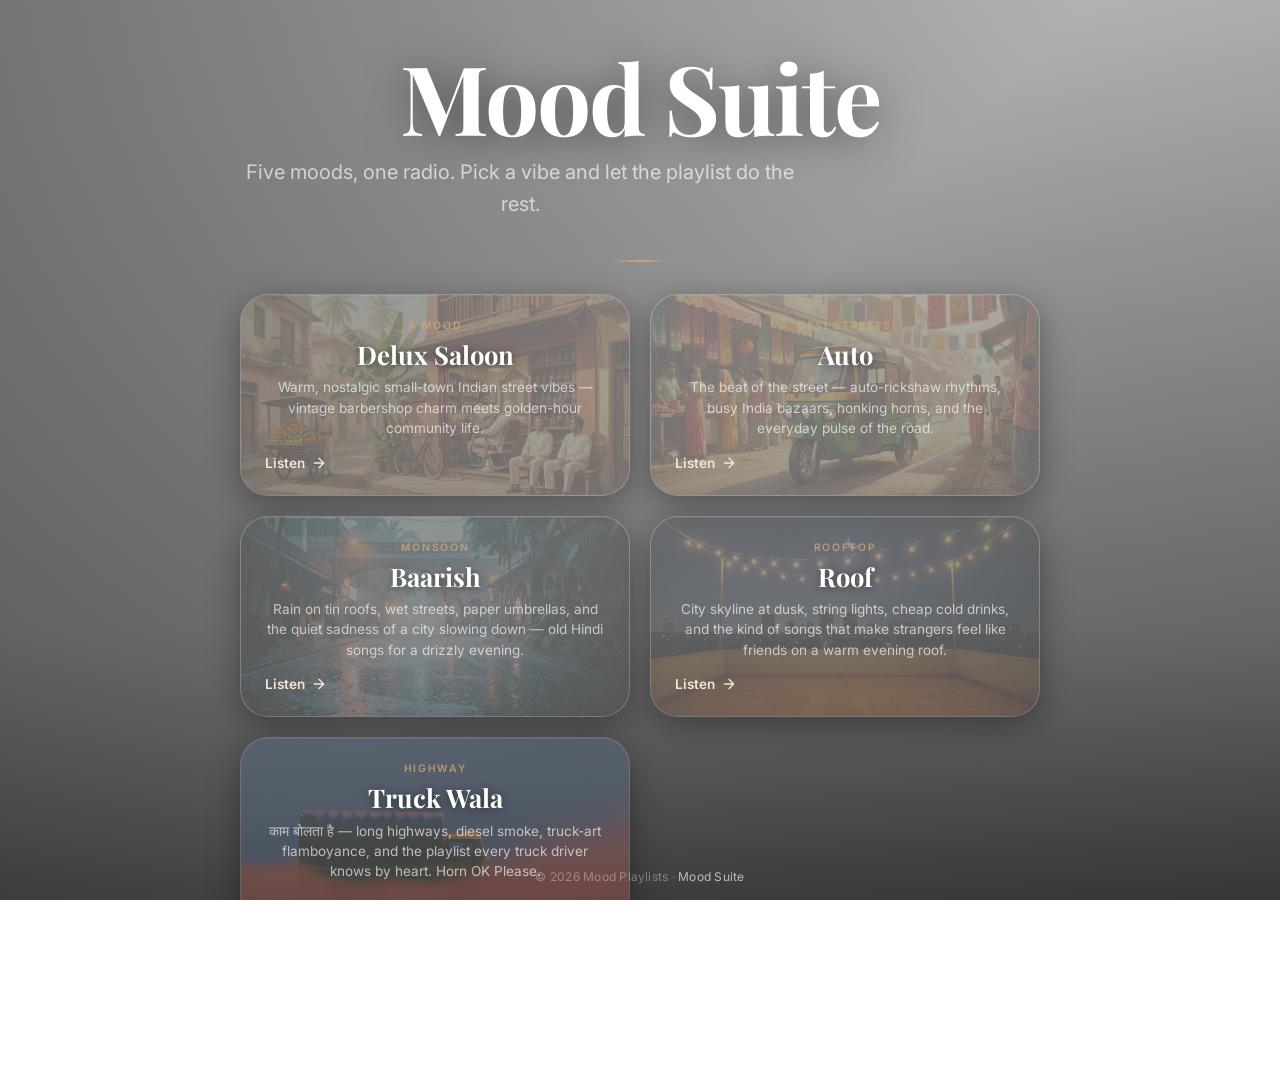
==== commit bd447189: "Rebuild Truck Wala player with hornokplease-style UI and reliable YouTube playback. Split the truck " ====
--- a/index.html
+++ b/index.html
@@ -229,7 +229,7 @@
                 </div>
 
                 <div class="mood-card" style="animation-delay:0.5s">
-                    <div class="mood-card-art" style="background-image:url('images/truck.jpg')"></div>
+                    <div class="mood-card-art" style="background-image:url('images/truck-bg-1.jpg')"></div>
                     <div class="mood-card-inner">
                         <span class="mood-card-tag">Highway</span>
                         <h3 class="mood-card-title">Truck Wala</h3>
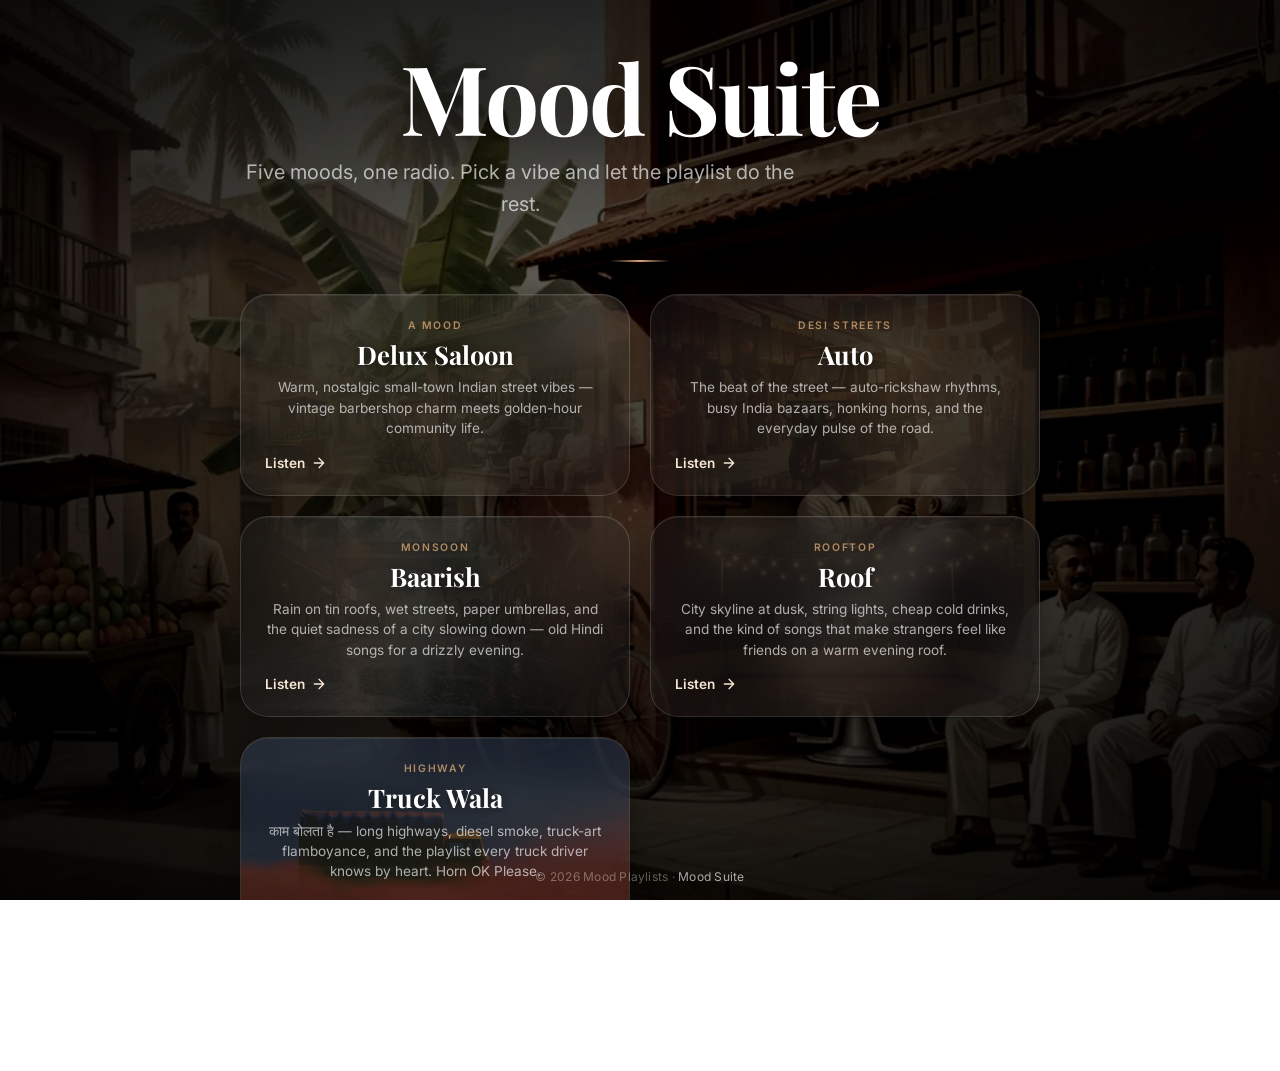
==== commit 6cf6dc52: "Apply truck-wala cinematic backgrounds to all mood pages. Process each mood wallpaper into dual-laye" ====
--- a/index.html
+++ b/index.html
@@ -32,13 +32,46 @@
         .bg-layer {
             position: fixed; inset: 0; z-index: -2;
             background-size: cover; background-position: center; background-repeat: no-repeat;
+            opacity: 0;
+            transition: opacity 1.1s cubic-bezier(0.16, 1, 0.3, 1);
+            filter: saturate(0.88) contrast(1.08) brightness(0.92);
+        }
+
+        .bg-layer.is-active { opacity: 1; }
+
+        .bg-layer--1 {
+            background-image: image-set(
+                url('images/mood-suite-bg-1.webp') type('image/webp'),
+                url('images/mood-suite-bg-1.jpg')
+            );
+        }
+
+        .bg-layer--2 {
+            background-position: center 38%;
+            background-image: image-set(
+                url('images/mood-suite-bg-2.webp') type('image/webp'),
+                url('images/mood-suite-bg-2.jpg')
+            );
+        }
+
+        .bg-base {
+            position: fixed; inset: 0; z-index: -3;
+            background:
+                radial-gradient(ellipse at 50% 88%, rgba(180, 110, 60, 0.55) 0%, transparent 52%),
+                linear-gradient(180deg, #0a0810 0%, #1a1018 38%, #2a1818 68%, #a85828 100%);
         }
 
         .bg-overlay {
             position: fixed; inset: 0; z-index: -1;
             background:
-                linear-gradient(180deg, rgba(0,0,0,0.3) 0%, rgba(0,0,0,0.55) 70%, rgba(0,0,0,0.75) 100%),
-                linear-gradient(135deg, rgba(0,0,0,0.35) 0%, transparent 50%, rgba(0,0,0,0.15) 100%);
+                radial-gradient(ellipse at center, transparent 32%, rgba(0,0,0,0.5) 100%),
+                linear-gradient(180deg, rgba(0,0,0,0.38) 0%, rgba(0,0,0,0.1) 30%, rgba(0,0,0,0.58) 100%);
+        }
+
+        .grain {
+            position: fixed; inset: 0; z-index: 0;
+            pointer-events: none; opacity: 0.14; mix-blend-mode: overlay;
+            background-image: url("data:image/svg+xml,%3Csvg xmlns='http://www.w3.org/2000/svg' width='200' height='200'%3E%3Cfilter id='n'%3E%3CfeTurbulence type='fractalNoise' baseFrequency='0.9' numOctaves='4' stitchTiles='stitch'/%3E%3C/filter%3E%3Crect width='100%25' height='100%25' filter='url(%23n)'/%3E%3C/svg%3E");
         }
 
         .content {
@@ -170,8 +203,10 @@
     </style>
 </head>
 <body>
-    <div class="bg-layer" style="background-image:url('images/mood-suite.jpg')" aria-hidden="true"></div>
+    <div class="bg-base" aria-hidden="true"></div>
+    <div class="bg-layer bg-layer--1 is-active" aria-hidden="true"></div>
     <div class="bg-overlay" aria-hidden="true"></div>
+    <div class="grain" aria-hidden="true"></div>
 
     <main class="content">
         <div class="hero">
@@ -181,7 +216,7 @@
 
             <div class="mood-grid">
                 <div class="mood-card" style="animation-delay:0.1s">
-                    <div class="mood-card-art" style="background-image:url('images/delux-saloon.jpg')"></div>
+                    <div class="mood-card-art" style="background-image:image-set(url('images/delux-saloon-bg-1.webp') type('image/webp'), url('images/delux-saloon-bg-1.jpg'))"></div>
                     <div class="mood-card-inner">
                         <span class="mood-card-tag">A Mood</span>
                         <h3 class="mood-card-title">Delux Saloon</h3>
@@ -193,7 +228,7 @@
                 </div>
 
                 <div class="mood-card" style="animation-delay:0.2s">
-                    <div class="mood-card-art" style="background-image:url('images/auto.jpg')"></div>
+                    <div class="mood-card-art" style="background-image:image-set(url('images/auto-bg-1.webp') type('image/webp'), url('images/auto-bg-1.jpg'))"></div>
                     <div class="mood-card-inner">
                         <span class="mood-card-tag">Desi Streets</span>
                         <h3 class="mood-card-title">Auto</h3>
@@ -205,7 +240,7 @@
                 </div>
 
                 <div class="mood-card" style="animation-delay:0.3s">
-                    <div class="mood-card-art" style="background-image:url('images/baarish.jpg')"></div>
+                    <div class="mood-card-art" style="background-image:image-set(url('images/baarish-bg-1.webp') type('image/webp'), url('images/baarish-bg-1.jpg'))"></div>
                     <div class="mood-card-inner">
                         <span class="mood-card-tag">Monsoon</span>
                         <h3 class="mood-card-title">Baarish</h3>
@@ -217,7 +252,7 @@
                 </div>
 
                 <div class="mood-card" style="animation-delay:0.4s">
-                    <div class="mood-card-art" style="background-image:url('images/roof.jpg')"></div>
+                    <div class="mood-card-art" style="background-image:image-set(url('images/roof-bg-1.webp') type('image/webp'), url('images/roof-bg-1.jpg'))"></div>
                     <div class="mood-card-inner">
                         <span class="mood-card-tag">Rooftop</span>
                         <h3 class="mood-card-title">Roof</h3>
@@ -229,7 +264,7 @@
                 </div>
 
                 <div class="mood-card" style="animation-delay:0.5s">
-                    <div class="mood-card-art" style="background-image:url('images/truck-bg-1.jpg')"></div>
+                    <div class="mood-card-art" style="background-image:image-set(url('images/truck-bg-1.webp') type('image/webp'), url('images/truck-bg-1.jpg'))"></div>
                     <div class="mood-card-inner">
                         <span class="mood-card-tag">Highway</span>
                         <h3 class="mood-card-title">Truck Wala</h3>
